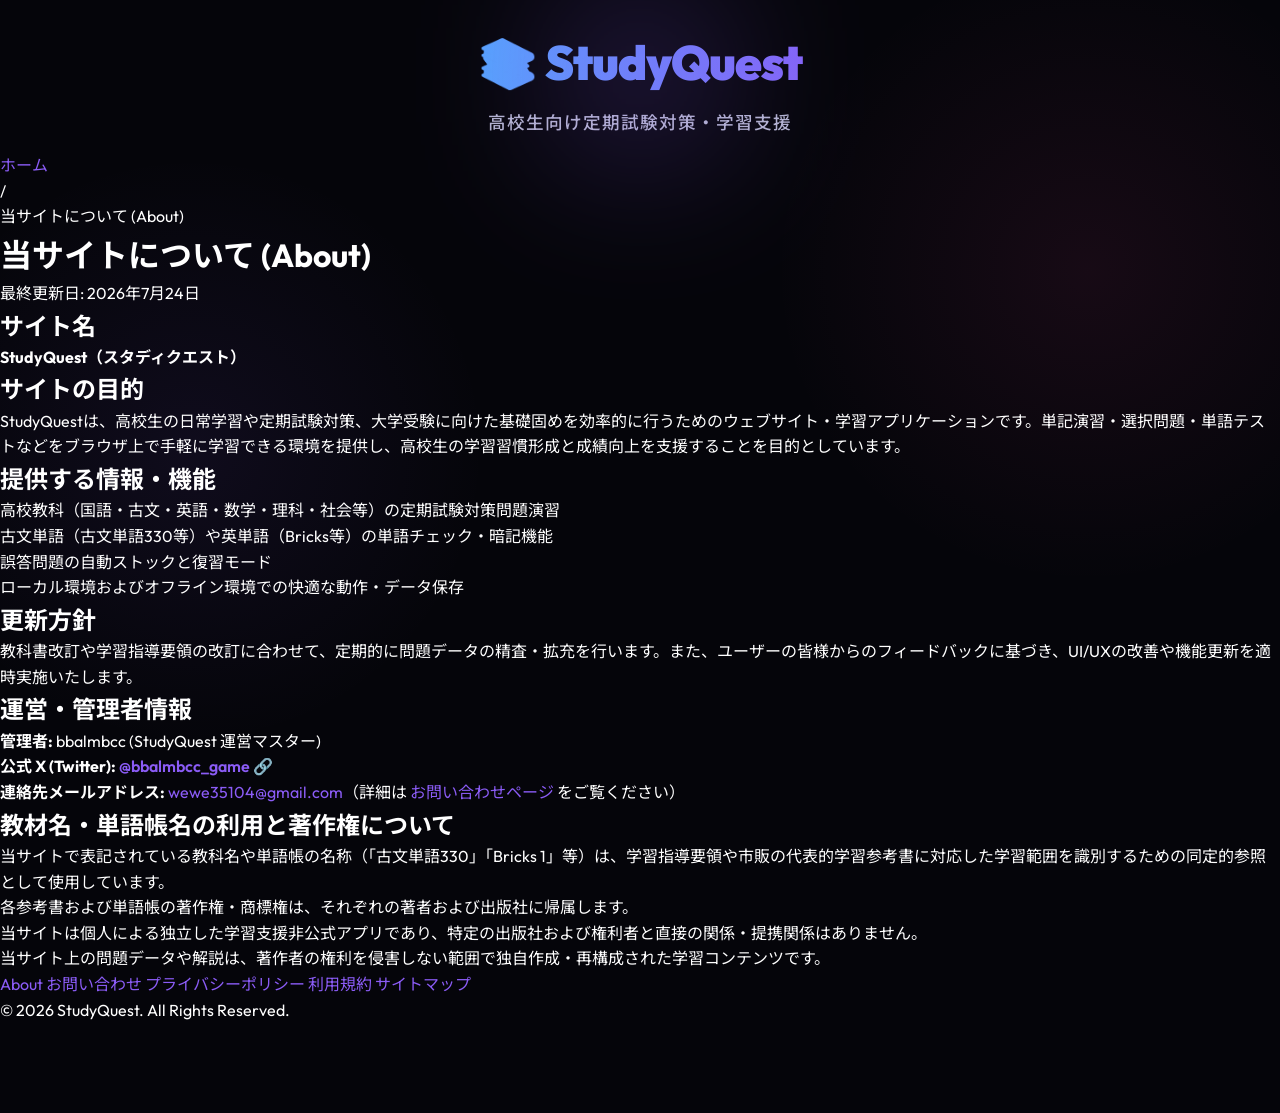
==== about/index.html @ 61f4b8b1 "Add files via upload" ====
<!DOCTYPE html>
<html lang="ja" data-theme="dark">
<head>
<meta charset="UTF-8">
<meta name="viewport" content="width=device-width, initial-scale=1.0, viewport-fit=cover">
<title>当サイトについて (About) | StudyQuest - 高校生向け定期試験対策</title>
<meta name="description" content="StudyQuest（スタディクエスト）のサイト目的、提供情報、運営方針、管理者情報についてのページです。高校生の自学自習と定期試験対策を支援します。">
<link rel="canonical" href="https://example.com/about/">
<meta name="robots" content="index, follow">

<!-- Open Graph / OGP -->
<meta property="og:type" content="website">
<meta property="og:title" content="当サイトについて (About) | StudyQuest">
<meta property="og:description" content="StudyQuestのサイト目的、提供情報、運営方針、管理者情報についてのページです。">
<meta property="og:url" content="https://example.com/about/">
<meta property="og:image" content="https://example.com/images/og-image.png">
<meta property="og:site_name" content="StudyQuest">
<meta property="og:locale" content="ja_JP">

<!-- Twitter Card -->
<meta name="twitter:card" content="summary_large_image">
<meta name="twitter:title" content="当サイトについて (About) | StudyQuest">
<meta name="twitter:description" content="StudyQuestのサイト目的、提供情報、運営方針、管理者情報についてご紹介します。">
<meta name="twitter:image" content="https://example.com/images/og-image.png">

<!-- Favicon & Manifest -->
<link rel="icon" href="../favicon.ico">
<link rel="apple-touch-icon" href="../apple-touch-icon.png">
<link rel="manifest" href="../site.webmanifest">
<link rel="stylesheet" href="../style.css?v=5">

<!-- Structured Data (JSON-LD) -->
<script type="application/ld+json">
{
  "@context": "https://schema.org",
  "@graph": [
    {
      "@type": "WebSite",
      "@id": "https://example.com/#website",
      "url": "https://example.com/",
      "name": "StudyQuest",
      "description": "高校生向け定期試験対策問題・単語学習アプリ",
      "inLanguage": "ja"
    },
    {
      "@type": "Organization",
      "@id": "https://example.com/#organization",
      "name": "StudyQuest 運営チーム",
      "url": "https://example.com/",
      "logo": "https://example.com/apple-touch-icon.png"
    },
    {
      "@type": "BreadcrumbList",
      "@id": "https://example.com/about/#breadcrumb",
      "itemListElement": [
        {
          "@type": "ListItem",
          "position": 1,
          "name": "ホーム",
          "item": "https://example.com/"
        },
        {
          "@type": "ListItem",
          "position": 2,
          "name": "当サイトについて",
          "item": "https://example.com/about/"
        }
      ]
    }
  ]
}
</script>
</head>
<body>
<div class="app-container">
  <!-- Header Navigation -->
  <header class="dashboard-header" style="padding: 24px 0 16px;">
    <h1><a href="../" style="color: inherit; text-decoration: none;">📚 StudyQuest</a></h1>
    <p>高校生向け定期試験対策・学習支援</p>
  </header>

  <!-- Breadcrumb -->
  <nav aria-label="パンくずリスト">
    <ol class="breadcrumb">
      <li><a href="../">ホーム</a></li>
      <li><span class="breadcrumb-separator">/</span></li>
      <li aria-current="page">当サイトについて (About)</li>
    </ol>
  </nav>

  <!-- Main Content -->
  <main class="static-page-container static-content">
    <header class="static-header">
      <h1>当サイトについて (About)</h1>
      <div class="last-updated-badge">最終更新日: <time datetime="2026-07-24">2026年7月24日</time></div>
    </header>

    <section>
      <h2>サイト名</h2>
      <p><strong>StudyQuest（スタディクエスト）</strong></p>
    </section>

    <section>
      <h2>サイトの目的</h2>
      <p>StudyQuestは、高校生の日常学習や定期試験対策、大学受験に向けた基礎固めを効率的に行うためのウェブサイト・学習アプリケーションです。単記演習・選択問題・単語テストなどをブラウザ上で手軽に学習できる環境を提供し、高校生の学習習慣形成と成績向上を支援することを目的としています。</p>
    </section>

    <section>
      <h2>提供する情報・機能</h2>
      <ul>
        <li>高校教科（国語・古文・英語・数学・理科・社会等）の定期試験対策問題演習</li>
        <li>古文単語（古文単語330等）や英単語（Bricks等）の単語チェック・暗記機能</li>
        <li>誤答問題の自動ストックと復習モード</li>
        <li>ローカル環境およびオフライン環境での快適な動作・データ保存</li>
      </ul>
    </section>

    <section>
      <h2>更新方針</h2>
      <p>教科書改訂や学習指導要領の改訂に合わせて、定期的に問題データの精査・拡充を行います。また、ユーザーの皆様からのフィードバックに基づき、UI/UXの改善や機能更新を適時実施いたします。</p>
    </section>

    <section>
      <h2>運営・管理者情報</h2>
      <p><strong>管理者:</strong> bbalmbcc (StudyQuest 運営マスター)</p>
      <p><strong>公式 X (Twitter):</strong> <a href="https://x.com/bbalmbcc_game" target="_blank" rel="noopener noreferrer" style="color:var(--accent); font-weight: 600;">@bbalmbcc_game 🔗</a></p>
      <p><strong>連絡先メールアドレス:</strong> <a href="mailto:wewe35104@gmail.com" style="color:var(--accent);">wewe35104@gmail.com</a>（詳細は <a href="../contact/" style="color:var(--accent);">お問い合わせページ</a> をご覧ください）</p>
    </section>

    <section>
      <h2>教材名・単語帳名の利用と著作権について</h2>
      <p>当サイトで表記されている教科名や単語帳の名称（「古文単語330」「Bricks 1」等）は、学習指導要領や市販の代表的学習参考書に対応した学習範囲を識別するための同定的参照として使用しています。</p>
      <ul>
        <li>各参考書および単語帳の著作権・商標権は、それぞれの著者および出版社に帰属します。</li>
        <li>当サイトは個人による独立した学習支援非公式アプリであり、特定の出版社および権利者と直接の関係・提携関係はありません。</li>
        <li>当サイト上の問題データや解説は、著作者の権利を侵害しない範囲で独自作成・再構成された学習コンテンツです。</li>
      </ul>
    </section>
  </main>

  <!-- Common Footer -->
  <footer class="site-footer">
    <div class="site-footer-inner">
      <nav class="site-footer-nav" aria-label="フッターナビゲーション">
        <a href="../about/">About</a>
        <a href="../contact/">お問い合わせ</a>
        <a href="../privacy/">プライバシーポリシー</a>
        <a href="../terms/">利用規約</a>
        <a href="../sitemap/">サイトマップ</a>
      </nav>
      <div class="site-footer-copyright">
        &copy; 2026 StudyQuest. All Rights Reserved.
      </div>
    </div>
  </footer>
</div>
</body>
</html>
---- style.css ----
/* === FONTS === */
@import url('https://fonts.googleapis.com/css2?family=Outfit:wght@300;400;500;600;700;800&family=Noto+Sans+JP:wght@300;400;500;700;900&display=swap');

/* === THEME VARIABLES === */
:root, [data-theme="dark"] {
  --bg-primary: #05050a;
  --bg-secondary: #0d0d16;
  --bg-card: rgba(20, 20, 35, 0.4);
  --bg-card-hover: rgba(30, 30, 50, 0.6);
  --bg-input: rgba(15, 15, 25, 0.8);
  
  --text-primary: #ffffff;
  --text-secondary: #b4b4d0;
  --text-muted: #6e6e8c;
  
  --border: rgba(255, 255, 255, 0.06);
  --border-hover: rgba(255, 255, 255, 0.15);
  --border-focus: rgba(139, 92, 246, 0.5);
  
  --shadow: 0 8px 32px rgba(0, 0, 0, 0.6);
  --shadow-lg: 0 16px 48px rgba(0, 0, 0, 0.8);
  --shadow-glow: 0 0 20px rgba(139, 92, 246, 0.3);
  
  --glass-bg: rgba(255, 255, 255, 0.03);
  --glass-border: rgba(255, 255, 255, 0.05);
  
  --math: #00f2fe;
  --kokugo: #ff0844;
  --rika: #4facfe;
  --eigo: #f83600;
  --shakai: #43e97b;
  --joho: #38f9d7;
  --katei: #f6d365;
  
  --correct: #00F260;
  --incorrect: #FF0844;
  --warning: #F5A623;
  
  --accent: #8b5cf6;
  --accent-secondary: #ec4899;
  --accent-glow: rgba(139, 92, 246, 0.4);
  
  --nav-bg: rgba(5, 5, 10, 0.85);
  --radius: 20px;
  --radius-sm: 12px;
  --radius-xs: 8px;
  
  --font-main: 'Outfit', 'Noto Sans JP', sans-serif;
}

[data-theme="light"] {
  --bg-primary: #f0f4f8;
  --bg-secondary: #ffffff;
  --bg-card: rgba(255, 255, 255, 0.8);
  --bg-card-hover: rgba(255, 255, 255, 1);
  --bg-input: #f8fafc;
  
  --text-primary: #0f172a;
  --text-secondary: #475569;
  --text-muted: #94a3b8;
  
  --border: rgba(0, 0, 0, 0.08);
  --border-hover: rgba(0, 0, 0, 0.15);
  --border-focus: rgba(139, 92, 246, 0.4);
  
  --shadow: 0 10px 30px rgba(148, 163, 184, 0.2);
  --shadow-lg: 0 20px 40px rgba(148, 163, 184, 0.3);
  --shadow-glow: 0 0 20px rgba(139, 92, 246, 0.2);
  
  --glass-bg: rgba(255, 255, 255, 0.6);
  --glass-border: rgba(255, 255, 255, 0.4);
  
  --nav-bg: rgba(240, 244, 248, 0.9);
  --accent-glow: rgba(139, 92, 246, 0.15);
}

/* === RESET & BASE === */
*, *::before, *::after { box-sizing: border-box; margin: 0; padding: 0; }
html { font-size: 16px; scroll-behavior: smooth; }
body {
  font-family: var(--font-main);
  background: var(--bg-primary);
  background-image: 
    radial-gradient(circle at 15% 50%, rgba(139, 92, 246, 0.08), transparent 25%),
    radial-gradient(circle at 85% 30%, rgba(236, 72, 153, 0.08), transparent 25%);
  background-attachment: fixed;
  color: var(--text-primary);
  min-height: 100vh;
  overflow-x: hidden;
  transition: background 0.5s ease, color 0.5s ease;
  line-height: 1.6;
  -webkit-font-smoothing: antialiased;
}
a { color: var(--accent); text-decoration: none; transition: 0.3s; }
a:hover { filter: brightness(1.2); }
button { cursor: pointer; border: none; background: none; font-family: inherit; font-size: inherit; color: inherit; }
input, textarea, select { font-family: inherit; font-size: inherit; }
img { max-width: 100%; }

/* === LAYOUT === */
.app-container { display: flex; flex-direction: column; min-height: 100vh; padding-bottom: 90px; }
.main-content { flex: 1; max-width: 1000px; width: 100%; margin: 0 auto; padding: 32px 24px; }
.screen { display: none; animation: scaleIn 0.4s cubic-bezier(0.16, 1, 0.3, 1); }
.screen.active { display: block; }

/* === NAV === */
.bottom-nav {
  position: fixed; bottom: 0; left: 0; right: 0;
  background: var(--nav-bg);
  backdrop-filter: blur(24px); -webkit-backdrop-filter: blur(24px);
  border-top: 1px solid var(--border);
  display: flex; justify-content: space-around;
  padding: 12px 0 calc(12px + env(safe-area-inset-bottom, 0px));
  z-index: 100;
  box-shadow: 0 -10px 40px rgba(0,0,0,0.2);
}
.nav-item {
  display: flex; flex-direction: column; align-items: center; padding: 8px 16px;
  border-radius: var(--radius-sm); transition: all 0.3s cubic-bezier(0.34, 1.56, 0.64, 1);
  color: var(--text-muted); gap: 6px; min-width: 70px; position: relative;
}
.nav-item:hover { color: var(--text-primary); transform: translateY(-3px); }
.nav-item.active { color: var(--text-primary); background: var(--glass-bg); box-shadow: 0 4px 12px rgba(0,0,0,0.1); }
.nav-item.active::before {
  content: ''; position: absolute; top: -12px; left: 50%; transform: translateX(-50%);
  width: 24px; height: 4px; background: linear-gradient(90deg, var(--accent), var(--accent-secondary));
  border-radius: 4px; box-shadow: 0 0 10px var(--accent-glow);
}
.nav-item svg { width: 24px; height: 24px; transition: transform 0.3s; }
.nav-item.active svg { transform: scale(1.15); stroke: url(#nav-gradient); }
.nav-label { font-size: 11px; font-weight: 600; letter-spacing: 0.5px; }

/* === GLASS CARD === */
.card {
  background: var(--glass-bg);
  backdrop-filter: blur(20px); -webkit-backdrop-filter: blur(20px);
  border: 1px solid var(--glass-border);
  border-radius: var(--radius); padding: 28px;
  transition: all 0.4s cubic-bezier(0.16, 1, 0.3, 1);
  box-shadow: var(--shadow);
  position: relative; overflow: hidden;
}
.card::before {
  content: ''; position: absolute; top: 0; left: 0; width: 100%; height: 100%;
  background: linear-gradient(125deg, rgba(255,255,255,0.05) 0%, rgba(255,255,255,0) 100%);
  pointer-events: none; opacity: 0; transition: opacity 0.4s;
}
.card:hover {
  background: var(--bg-card-hover); border-color: var(--border-hover);
  transform: translateY(-6px) scale(1.01); box-shadow: var(--shadow-lg), var(--shadow-glow);
}
.card:hover::before { opacity: 1; }
.card-grid { display: grid; grid-template-columns: repeat(auto-fill, minmax(280px, 1fr)); gap: 20px; }

/* === BUTTONS === */
.btn {
  display: inline-flex; align-items: center; justify-content: center; gap: 8px;
  padding: 14px 32px; border-radius: var(--radius-sm); font-weight: 700; font-size: 1rem;
  letter-spacing: 0.5px; transition: all 0.3s cubic-bezier(0.34, 1.56, 0.64, 1);
  position: relative; overflow: hidden;
}
.btn::after {
  content: ''; position: absolute; top: 0; left: -100%; width: 50%; height: 100%;
  background: linear-gradient(90deg, transparent, rgba(255,255,255,0.2), transparent);
  transition: 0.5s;
}
.btn:hover::after { left: 150%; }
.btn-primary {
  background: linear-gradient(135deg, var(--accent), var(--accent-secondary));
  color: #fff; box-shadow: 0 8px 24px var(--accent-glow); border: none;
}
.btn-primary:hover {
  transform: translateY(-3px) scale(1.02); box-shadow: 0 12px 32px var(--accent-glow);
  filter: brightness(1.1);
}
.btn-primary:active { transform: translateY(1px); box-shadow: 0 4px 12px var(--accent-glow); }
.btn-secondary {
  background: var(--glass-bg); border: 1px solid var(--border);
  color: var(--text-primary); backdrop-filter: blur(10px);
}
.btn-secondary:hover { background: var(--bg-card-hover); border-color: var(--border-hover); transform: translateY(-3px); box-shadow: var(--shadow); }
.btn-danger { background: linear-gradient(135deg, #ff0844, #ffb199); color: #fff; box-shadow: 0 8px 24px rgba(255,8,68,0.3); }
.btn-danger:hover { transform: translateY(-3px); box-shadow: 0 12px 32px rgba(255,8,68,0.4); }
.btn-success { background: linear-gradient(135deg, #0ba360, #3cba92); color: #fff; box-shadow: 0 8px 24px rgba(11,163,96,0.3); }
.btn-success:hover { transform: translateY(-3px); box-shadow: 0 12px 32px rgba(11,163,96,0.4); }
.btn-sm { padding: 10px 20px; font-size: 0.9rem; border-radius: var(--radius-xs); }
.btn-block { width: 100%; }
.btn-group { display: flex; gap: 12px; flex-wrap: wrap; }

/* === FILTER BUTTONS (問題タイプ・難易度) === */
.filter-btn-group { display: flex; gap: 10px; flex-wrap: wrap; }
.filter-btn-group .btn {
  position: relative; padding: 12px 24px; font-size: 0.9rem; border-radius: 30px;
  background: var(--glass-bg); border: 2px solid var(--border); color: var(--text-secondary);
  font-weight: 600; letter-spacing: 0.3px;
  overflow: visible !important;
  transition: all 0.3s cubic-bezier(0.34, 1.56, 0.64, 1);
}
.filter-btn-group .btn::after { display: none !important; }
.filter-btn-group .btn:hover {
  border-color: var(--border-hover); color: var(--text-primary);
  transform: translateY(-2px); box-shadow: 0 4px 12px rgba(0,0,0,0.15);
}
.filter-btn-group .btn.active {
  background: linear-gradient(135deg, var(--accent), var(--accent-secondary));
  color: #fff; border-color: transparent;
  box-shadow: 0 6px 20px var(--accent-glow);
  transform: translateY(-2px);
}
.filter-btn-group .btn.active::before {
  content: '✓'; position: absolute; top: -8px; right: -6px;
  width: 22px; height: 22px; border-radius: 50%;
  background: var(--correct); color: #fff; font-size: 12px; font-weight: 800;
  display: flex; align-items: center; justify-content: center;
  box-shadow: 0 2px 8px rgba(0,242,96,0.5);
  z-index: 10; line-height: 1;
  animation: popIn 0.3s cubic-bezier(0.34, 1.56, 0.64, 1);
}
.filter-summary {
  display: flex; gap: 12px; flex-wrap: wrap; margin-top: 16px; padding: 14px 18px;
  background: rgba(139, 92, 246, 0.08); border: 1px solid rgba(139, 92, 246, 0.2);
  border-radius: var(--radius-sm); font-size: 0.9rem;
}
.filter-summary-item {
  display: flex; align-items: center; gap: 6px; color: var(--text-secondary); font-weight: 500;
}
.filter-summary-value {
  color: #fff; font-weight: 700; padding: 2px 10px;
  background: linear-gradient(135deg, var(--accent), var(--accent-secondary));
  border-radius: 12px; font-size: 0.8rem;
}

/* === INPUTS === */
.input, .textarea, .select {
  width: 100%; padding: 16px 20px; background: var(--bg-input);
  border: 1px solid var(--border); border-radius: var(--radius-sm); color: var(--text-primary);
  transition: all 0.3s; outline: none; font-size: 1rem;
  box-shadow: inset 0 2px 8px rgba(0,0,0,0.1);
}
.input:focus, .textarea:focus, .select:focus {
  border-color: var(--accent); background: var(--bg-secondary);
  box-shadow: 0 0 0 4px var(--accent-glow), inset 0 2px 8px rgba(0,0,0,0.1);
}
.textarea { min-height: 140px; resize: vertical; line-height: 1.6; }
.form-group { margin-bottom: 20px; }
.form-label { display: block; margin-bottom: 8px; font-weight: 600; font-size: 0.95rem; color: var(--text-secondary); letter-spacing: 0.5px; }

/* === SUBJECT CARD === */
.subject-card { cursor: pointer; position: relative; overflow: hidden; padding: 24px; display: flex; flex-direction: column; height: 100%; }
.subject-card::before {
  content: ''; position: absolute; top: 0; left: 0; right: 0; height: 5px;
  background: var(--subject-color, var(--accent)); transition: height 0.3s;
}
.subject-card:hover::before { height: 100%; opacity: 0.05; }
.subject-card .subject-icon {
  width: 56px; height: 56px; border-radius: 16px; display: flex;
  align-items: center; justify-content: center; font-size: 1.8rem;
  background: linear-gradient(135deg, var(--subject-color, var(--accent)), transparent);
  box-shadow: 0 8px 16px rgba(0,0,0,0.2); margin-bottom: 16px; transition: transform 0.3s cubic-bezier(0.34, 1.56, 0.64, 1);
}
.subject-card:hover .subject-icon { transform: scale(1.1) rotate(-5deg); }
.subject-card .subject-name { font-size: 1.25rem; font-weight: 800; letter-spacing: 0.5px; }
.subject-card .subject-meta { font-size: 0.85rem; color: var(--text-muted); margin-top: 6px; flex-grow: 1; }
.subject-card .subject-stats {
  margin-top: 20px; display: flex; gap: 16px; font-size: 0.85rem; color: var(--text-secondary);
  background: rgba(0,0,0,0.2); padding: 8px 12px; border-radius: 8px;
}
.subject-card .subject-stats span { display: flex; align-items: center; gap: 4px; font-weight: 600; }

/* === CATEGORY FILTER === */
.category-filter { display: flex; gap: 10px; flex-wrap: wrap; margin-bottom: 24px; padding: 4px 0; }
.category-btn {
  padding: 10px 22px; border-radius: 30px; font-size: 0.9rem; font-weight: 600; letter-spacing: 0.5px;
  background: var(--glass-bg); border: 1px solid var(--border); color: var(--text-secondary);
  transition: all 0.3s cubic-bezier(0.16, 1, 0.3, 1);
}
.category-btn:hover { color: var(--text-primary); transform: translateY(-2px); border-color: var(--border-hover); box-shadow: 0 4px 12px rgba(0,0,0,0.1); }
.category-btn.active {
  background: linear-gradient(135deg, var(--accent), var(--accent-secondary));
  color: #fff; border-color: transparent; box-shadow: 0 6px 20px var(--accent-glow);
}

/* === QUIZ === */
.quiz-header { display: flex; justify-content: space-between; align-items: center; margin-bottom: 24px; }
.quiz-header span { letter-spacing: 0.5px; }
.quiz-progress { width: 100%; height: 8px; background: rgba(0,0,0,0.3); border-radius: 4px; overflow: hidden; margin: 16px 0; box-shadow: inset 0 1px 3px rgba(0,0,0,0.2); }
.quiz-progress-fill {
  height: 100%; background: linear-gradient(90deg, #00f2fe, #4facfe, var(--accent), var(--accent-secondary));
  background-size: 300% 100%; animation: gradientMove 3s ease infinite;
  border-radius: 4px; transition: width 0.6s cubic-bezier(0.34, 1.56, 0.64, 1);
  box-shadow: 0 0 10px var(--accent-glow);
}
.quiz-question-card { text-align: center; padding: 48px 32px; position: relative; }
.quiz-question-card::after {
  content: ''; position: absolute; inset: 0; border-radius: var(--radius);
  padding: 2px; background: linear-gradient(135deg, rgba(255,255,255,0.1), rgba(255,255,255,0));
  -webkit-mask: linear-gradient(#fff 0 0) content-box, linear-gradient(#fff 0 0);
  -webkit-mask-composite: xor; mask-composite: exclude; pointer-events: none;
}
.quiz-question-card .question-type {
  display: inline-block; padding: 6px 18px; border-radius: 20px; font-size: 0.8rem; font-weight: 700; letter-spacing: 1px;
  margin-bottom: 24px; background: linear-gradient(135deg, rgba(139,92,246,0.15), rgba(236,72,153,0.15));
  color: #fff; border: 1px solid rgba(255,255,255,0.1); box-shadow: 0 4px 10px rgba(0,0,0,0.1); text-transform: uppercase;
}
.quiz-question-card .question-text { font-size: 1.5rem; font-weight: 700; line-height: 1.6; margin-bottom: 40px; letter-spacing: 0.5px; }

.choices-list { display: flex; flex-direction: column; gap: 14px; max-width: 600px; margin: 0 auto; }
.choice-btn {
  padding: 18px 24px; background: var(--bg-input); border: 2px solid var(--border);
  border-radius: var(--radius-sm); text-align: left; font-size: 1.05rem; font-weight: 500;
  transition: all 0.25s cubic-bezier(0.16, 1, 0.3, 1); color: var(--text-primary);
  display: flex; align-items: center; position: relative; overflow: hidden;
}
.choice-btn::before {
  content: ''; position: absolute; left: 0; top: 0; bottom: 0; width: 0;
  background: var(--accent); transition: width 0.3s; opacity: 0.1;
}
.choice-btn:hover { border-color: rgba(139,92,246,0.6); transform: translateX(6px); box-shadow: -4px 4px 12px rgba(0,0,0,0.1); }
.choice-btn:hover::before { width: 100%; }
.choice-btn.selected { border-color: var(--accent); background: var(--accent-glow); font-weight: 700; transform: translateX(8px); }
.choice-btn.correct { border-color: var(--correct); background: rgba(0,242,96,0.1); color: #00e676; box-shadow: 0 0 20px rgba(0,242,96,0.2); transform: scale(1.02); }
.choice-btn.incorrect { border-color: var(--incorrect); background: rgba(255,8,68,0.1); color: #ff5252; box-shadow: 0 0 20px rgba(255,8,68,0.2); animation: shake 0.5s; }
.answer-input { max-width: 500px; margin: 0 auto; font-size: 1.2rem; padding: 20px; text-align: center; }

.tf-buttons { display: flex; gap: 30px; justify-content: center; }
.tf-btn {
  width: 140px; height: 140px; border-radius: 50%; font-size: 3.5rem; font-weight: 800;
  border: 4px solid var(--border); transition: all 0.3s cubic-bezier(0.34, 1.56, 0.64, 1);
  display: flex; align-items: center; justify-content: center; background: var(--bg-input);
  box-shadow: 0 8px 24px rgba(0,0,0,0.2);
}
.tf-btn:hover { transform: scale(1.1) translateY(-5px); border-color: var(--accent); box-shadow: 0 15px 30px rgba(139,92,246,0.3); }
.tf-btn.selected-o { border-color: var(--correct); background: rgba(0,242,96,0.1); color: var(--correct); box-shadow: 0 0 30px rgba(0,242,96,0.3); }
.tf-btn.selected-x { border-color: var(--incorrect); background: rgba(255,8,68,0.1); color: var(--incorrect); box-shadow: 0 0 30px rgba(255,8,68,0.3); }
.tf-btn.correct { border-color: var(--correct); background: rgba(0,242,96,0.2); color: var(--correct); transform: scale(1.15); box-shadow: 0 0 40px rgba(0,242,96,0.4); }
.tf-btn.incorrect { border-color: var(--incorrect); background: rgba(255,8,68,0.2); color: var(--incorrect); animation: shake 0.5s; }

.explanation-box {
  margin-top: 32px; padding: 24px; background: rgba(0,0,0,0.3); border-radius: var(--radius-sm);
  border-left: 5px solid var(--accent); text-align: left; font-size: 1rem; line-height: 1.8;
  position: relative; overflow: hidden; animation: slideUp 0.4s ease;
}
.explanation-box::before { content: '解説'; display: block; font-size: 0.8rem; font-weight: 700; color: var(--accent); margin-bottom: 8px; letter-spacing: 1px; }

/* === RESULTS === */
.result-score-circle {
  width: 220px; height: 220px; border-radius: 50%; margin: 32px auto;
  display: flex; flex-direction: column; align-items: center; justify-content: center;
  background: conic-gradient(var(--accent) calc(var(--score) * 3.6deg), var(--bg-input) 0);
  position: relative; box-shadow: 0 0 40px var(--accent-glow), inset 0 0 20px rgba(0,0,0,0.5);
  animation: popIn 0.8s cubic-bezier(0.34, 1.56, 0.64, 1);
}
.result-score-circle::before { content: ''; position: absolute; inset: 12px; border-radius: 50%; background: var(--bg-primary); box-shadow: inset 0 4px 10px rgba(0,0,0,0.4); }
.result-score-circle::after { content: ''; position: absolute; inset: -5px; border-radius: 50%; border: 2px dashed rgba(255,255,255,0.1); animation: rotate 20s linear infinite; }
.result-score-inner { position: relative; text-align: center; }
.result-score-value {
  font-size: 4rem; font-weight: 900; background: linear-gradient(135deg, #00f2fe, #4facfe, var(--accent));
  -webkit-background-clip: text; -webkit-text-fill-color: transparent; background-clip: text;
  line-height: 1; margin-bottom: 4px; font-family: 'Outfit', sans-serif;
}
.result-score-label { font-size: 1rem; color: var(--text-muted); font-weight: 600; letter-spacing: 2px; }

.result-stats { display: grid; grid-template-columns: repeat(3, 1fr); gap: 16px; margin: 32px 0; }
.result-stat { text-align: center; padding: 24px 16px; background: var(--bg-card); border-radius: var(--radius-sm); border: 1px solid var(--border); box-shadow: var(--shadow); transition: transform 0.3s; }
.result-stat:hover { transform: translateY(-5px); }
.result-stat .stat-value { font-size: 2.2rem; font-weight: 800; font-family: 'Outfit', sans-serif; }
.result-stat .stat-label { font-size: 0.85rem; color: var(--text-muted); margin-top: 8px; font-weight: 600; letter-spacing: 1px; }

.result-review-item {
  padding: 20px; background: var(--bg-card); border-radius: var(--radius-sm); margin: 12px 0;
  border-left: 5px solid var(--border); box-shadow: 0 4px 12px rgba(0,0,0,0.1); transition: transform 0.2s;
}
.result-review-item:hover { transform: translateX(4px); background: var(--bg-card-hover); }
.result-review-item.was-correct { border-left-color: var(--correct); background: linear-gradient(90deg, rgba(0,242,96,0.05), transparent); }
.result-review-item.was-incorrect { border-left-color: var(--incorrect); background: linear-gradient(90deg, rgba(255,8,68,0.05), transparent); }

/* === QUESTION LIST & VOCAB === */
.qlist-item {
  padding: 16px 20px; background: var(--bg-input); border-radius: var(--radius-sm); margin-bottom: 12px;
  border-left: 4px solid var(--accent); display: flex; flex-direction: column; gap: 10px; box-shadow: 0 2px 8px rgba(0,0,0,0.1);
}
.qlist-item-header { display: flex; justify-content: space-between; align-items: center; }
.qlist-type-badge { padding: 4px 10px; border-radius: 12px; font-size: 0.75rem; font-weight: 700; background: var(--accent-glow); color: var(--accent); letter-spacing: 0.5px; }
.qlist-question { font-weight: 600; font-size: 1.05rem; line-height: 1.5; }
.qlist-answer { font-size: 0.95rem; color: var(--text-primary); background: rgba(0,0,0,0.2); padding: 10px 14px; border-radius: 8px; border: 1px solid var(--border); font-weight: 500; }

.vocab-unit-section { margin-bottom: 32px; background: var(--bg-card); padding: 20px; border-radius: var(--radius-sm); box-shadow: var(--shadow); border: 1px solid var(--border); }
.vocab-unit-title { font-size: 1.2rem; font-weight: 700; padding-bottom: 12px; margin-bottom: 16px; border-bottom: 2px solid var(--border); display: flex; align-items: center; gap: 8px; }
.vocab-unit-title::before { content: ''; display: inline-block; width: 12px; height: 12px; border-radius: 50%; background: var(--accent); box-shadow: 0 0 10px var(--accent-glow); }
.vocab-table { border-radius: 8px; overflow: hidden; border: 1px solid var(--border); background: var(--bg-input); }
.vocab-table-header { display: grid; grid-template-columns: 1fr 1fr; padding: 14px 20px; background: rgba(255,255,255,0.05); color: var(--text-secondary); font-weight: 700; font-size: 0.9rem; letter-spacing: 1px; text-transform: uppercase; border-bottom: 1px solid var(--border); }
.vocab-row { display: grid; grid-template-columns: 1fr 1fr; padding: 14px 20px; border-bottom: 1px solid rgba(255,255,255,0.03); transition: background 0.2s, transform 0.2s; }
.vocab-row:last-child { border-bottom: none; }
.vocab-row:hover { background: rgba(255,255,255,0.03); transform: scale(1.01); border-left: 3px solid var(--accent); padding-left: 17px; }
.vocab-word { font-weight: 700; font-size: 1.05rem; color: var(--text-primary); font-family: 'Outfit', sans-serif; }
.vocab-meaning { font-size: 0.95rem; color: var(--text-secondary); font-weight: 500; }

/* === HOME DASHBOARD === */
.dashboard-header { text-align: center; padding: 48px 0 40px; position: relative; }
.dashboard-header::before { content: ''; position: absolute; top: 0; left: 50%; transform: translateX(-50%); width: 150px; height: 150px; background: var(--accent); filter: blur(80px); opacity: 0.3; pointer-events: none; }
.dashboard-header h1 { font-size: 3rem; font-weight: 900; background: linear-gradient(to right, #00f2fe, #4facfe, var(--accent), var(--accent-secondary)); -webkit-background-clip: text; -webkit-text-fill-color: transparent; background-clip: text; letter-spacing: -1px; margin-bottom: 8px; font-family: 'Outfit', sans-serif; }
.dashboard-header p { color: var(--text-secondary); font-size: 1.1rem; font-weight: 500; letter-spacing: 1px; }

.stats-row { display: grid; grid-template-columns: repeat(auto-fit, minmax(160px, 1fr)); gap: 16px; margin: 32px 0; }
.stat-card { padding: 24px 16px; position: relative; overflow: hidden; }
.stat-card::after { content: ''; position: absolute; right: -20px; bottom: -20px; font-size: 6rem; opacity: 0.03; transition: transform 0.3s; }
.stat-card:hover::after { transform: scale(1.1) rotate(-10deg); }
.stat-card:nth-child(1)::after { content: '📝'; }
.stat-card:nth-child(2)::after { content: '✅'; }
.stat-card:nth-child(3)::after { content: '📊'; }
.stat-card:nth-child(4)::after { content: '🔥'; }
.stat-card .stat-icon { font-size: 2rem; margin-bottom: 12px; filter: drop-shadow(0 4px 6px rgba(0,0,0,0.2)); }
.stat-card .stat-number { font-size: 2.5rem; font-weight: 800; color: var(--text-primary); font-family: 'Outfit', sans-serif; line-height: 1; margin-bottom: 4px; }
.stat-card .stat-desc { font-size: 0.85rem; color: var(--text-secondary); font-weight: 600; letter-spacing: 1px; text-transform: uppercase; }

.recent-activity { margin-top: 40px; }
.recent-activity h2 { font-size: 1.4rem; font-weight: 800; margin-bottom: 20px; letter-spacing: 0.5px; display: flex; align-items: center; gap: 10px; }
.activity-item { display: flex; align-items: center; gap: 16px; padding: 16px; border-bottom: 1px solid var(--border); font-size: 0.95rem; font-weight: 500; transition: background 0.2s; border-radius: 8px; }
.activity-item:hover { background: rgba(255,255,255,0.03); transform: translateX(4px); }
.activity-dot { width: 10px; height: 10px; border-radius: 50%; flex-shrink: 0; box-shadow: 0 0 10px currentColor; }
.quick-actions { display: grid; grid-template-columns: repeat(auto-fit, minmax(220px, 1fr)); gap: 16px; margin-top: 32px; }

/* === SETTINGS === */
.settings-section { margin-bottom: 32px; }
.settings-section h2 { font-size: 1.25rem; font-weight: 700; margin-bottom: 20px; padding-bottom: 12px; border-bottom: 2px solid var(--border); letter-spacing: 0.5px; }
.setting-row { display: flex; justify-content: space-between; align-items: center; padding: 16px 0; border-bottom: 1px solid rgba(255,255,255,0.03); }
.setting-info { flex: 1; }
.setting-name { font-weight: 600; font-size: 1.05rem; }
.setting-desc { font-size: 0.85rem; color: var(--text-muted); margin-top: 4px; }
.toggle { width: 56px; height: 32px; border-radius: 16px; background: rgba(255,255,255,0.1); position: relative; cursor: pointer; transition: background 0.3s, box-shadow 0.3s; flex-shrink: 0; box-shadow: inset 0 2px 4px rgba(0,0,0,0.2); }
.toggle.active { background: var(--accent); box-shadow: 0 0 15px var(--accent-glow), inset 0 2px 4px rgba(0,0,0,0.2); }
.toggle::after { content: ''; position: absolute; top: 4px; left: 4px; width: 24px; height: 24px; border-radius: 50%; background: #fff; transition: transform 0.3s cubic-bezier(0.34, 1.56, 0.64, 1); box-shadow: 0 2px 5px rgba(0,0,0,0.3); }
.toggle.active::after { transform: translateX(24px); }

/* === MODAL === */
.modal { position: fixed; inset: 0; background: rgba(0,0,0,0.7); backdrop-filter: blur(8px); -webkit-backdrop-filter: blur(8px); display: flex; align-items: center; justify-content: center; z-index: 200; opacity: 0; pointer-events: none; transition: opacity 0.4s; }
.modal.active { opacity: 1; pointer-events: auto; }
.modal-content { background: var(--bg-secondary); border: 1px solid var(--border); border-radius: 24px; padding: 40px; max-width: 600px; width: 92%; max-height: 85vh; overflow-y: auto; transform: translateY(20px) scale(0.95); transition: transform 0.4s cubic-bezier(0.34, 1.56, 0.64, 1); box-shadow: 0 24px 48px rgba(0,0,0,0.5), 0 0 40px rgba(255,255,255,0.02) inset; }
.modal.active .modal-content { transform: translateY(0) scale(1); }
.modal-header { display: flex; justify-content: space-between; align-items: center; margin-bottom: 24px; }
.modal-header h2 { font-size: 1.5rem; font-weight: 800; letter-spacing: 0.5px; }
.modal-close { width: 40px; height: 40px; border-radius: 50%; display: flex; align-items: center; justify-content: center; font-size: 1.2rem; color: var(--text-muted); transition: all 0.2s; background: rgba(255,255,255,0.05); }
.modal-close:hover { background: rgba(255,8,68,0.2); color: #ff5252; }

/* === TOAST === */
#toast-container { position: fixed; top: 24px; right: 24px; z-index: 300; display: flex; flex-direction: column; gap: 12px; }
.toast { padding: 16px 24px; border-radius: var(--radius-sm); display: flex; align-items: center; gap: 12px; color: #fff; font-size: 0.95rem; font-weight: 600; transform: translateX(120%); transition: transform 0.4s cubic-bezier(0.34, 1.56, 0.64, 1); box-shadow: 0 10px 30px rgba(0,0,0,0.3); min-width: 280px; letter-spacing: 0.5px; }
.toast.show { transform: translateX(0); }
.toast.hide { transform: translateX(120%); }

/* === ANIMATIONS === */
@keyframes scaleIn { from { opacity: 0; transform: scale(0.98); } to { opacity: 1; transform: scale(1); } }
@keyframes slideUp { from { opacity: 0; transform: translateY(20px); } to { opacity: 1; transform: translateY(0); } }
@keyframes popIn { 0% { opacity: 0; transform: scale(0.8); } 70% { transform: scale(1.05); } 100% { opacity: 1; transform: scale(1); } }
@keyframes rotate { from { transform: rotate(0deg); } to { transform: rotate(360deg); } }
@keyframes shake { 0%, 100% { transform: translateX(0); } 20%, 60% { transform: translateX(-5px); } 40%, 80% { transform: translateX(5px); } }
@keyframes gradientMove { 0% { background-position: 0% 50%; } 50% { background-position: 100% 50%; } 100% { background-position: 0% 50%; } }

.stagger > * { opacity: 0; animation: slideUp 0.5s cubic-bezier(0.34, 1.56, 0.64, 1) forwards; }
.stagger > *:nth-child(1) { animation-delay: 0.05s; }
.stagger > *:nth-child(2) { animation-delay: 0.1s; }
.stagger > *:nth-child(3) { animation-delay: 0.15s; }
.stagger > *:nth-child(4) { animation-delay: 0.2s; }
.stagger > *:nth-child(5) { animation-delay: 0.25s; }
.stagger > *:nth-child(6) { animation-delay: 0.3s; }
.stagger > *:nth-child(n+7) { animation-delay: 0.35s; }

/* === RESPONSIVE === */
@media (max-width: 768px) {
  .main-content { padding: 20px 16px; }
  .dashboard-header h1 { font-size: 2.2rem; }
  .result-stats { grid-template-columns: repeat(3, 1fr); gap: 10px; }
  .result-stat .stat-value { font-size: 1.6rem; }
  .quiz-question-card { padding: 32px 20px; }
  .quiz-question-card .question-text { font-size: 1.25rem; }
  .tf-btn { width: 100px; height: 100px; font-size: 2.5rem; }
  .modal-content { padding: 24px; }
  .btn { padding: 12px 24px; }
}

@media (max-width: 480px) {
  .stats-row { grid-template-columns: 1fr 1fr; }
  .btn-group { flex-direction: column; }
  .tf-buttons { gap: 16px; }
  .vocab-table-header, .vocab-row { grid-template-columns: 1fr; gap: 4px; padding: 12px 16px; }
  .vocab-table-header { display: none; }
  .vocab-meaning { color: var(--text-muted); font-size: 0.85rem; }
}

/* === SCROLLBAR === */
::-webkit-scrollbar { width: 8px; }
::-webkit-scrollbar-track { background: var(--bg-primary); }
::-webkit-scrollbar-thumb { background: rgba(255,255,255,0.1); border-radius: 4px; }
::-webkit-scrollbar-thumb:hover { background: rgba(255,255,255,0.2); }
[data-theme="light"] ::-webkit-scrollbar-track { background: var(--bg-primary); }
[data-theme="light"] ::-webkit-scrollbar-thumb { background: rgba(0,0,0,0.1); }
[data-theme="light"] ::-webkit-scrollbar-thumb:hover { background: rgba(0,0,0,0.2); }

/* === FILE DROP ZONE === */
.file-drop-zone {
  border: 2px dashed var(--border); border-radius: var(--radius-sm);
  padding: 40px 24px; text-align: center; cursor: pointer;
  transition: all 0.3s cubic-bezier(0.16, 1, 0.3, 1);
  background: var(--glass-bg); position: relative; overflow: hidden;
}
.file-drop-zone::before {
  content: ''; position: absolute; inset: 0;
  background: linear-gradient(135deg, rgba(139,92,246,0.05), rgba(236,72,153,0.05));
  opacity: 0; transition: opacity 0.3s;
}
.file-drop-zone:hover, .file-drop-zone.drag-over {
  border-color: var(--accent); background: rgba(139,92,246,0.05);
  transform: translateY(-2px); box-shadow: 0 8px 24px var(--accent-glow);
}
.file-drop-zone:hover::before, .file-drop-zone.drag-over::before { opacity: 1; }
.file-drop-zone .drop-icon {
  font-size: 3rem; margin-bottom: 12px; display: block;
  filter: drop-shadow(0 4px 8px rgba(0,0,0,0.2));
}
.file-drop-zone .drop-text {
  font-size: 1.05rem; font-weight: 600; color: var(--text-primary);
  margin-bottom: 6px; position: relative;
}
.file-drop-zone .drop-hint {
  font-size: 0.85rem; color: var(--text-muted); position: relative;
}
.file-drop-zone .drop-hint strong { color: var(--accent); }
.attached-files {
  margin-top: 16px; display: flex; flex-direction: column; gap: 8px;
}
.attached-file {
  display: flex; align-items: center; gap: 12px;
  padding: 12px 16px; background: var(--bg-input);
  border: 1px solid var(--border); border-radius: var(--radius-xs);
  font-size: 0.9rem; animation: slideUp 0.3s ease;
}
.attached-file .file-icon { font-size: 1.5rem; flex-shrink: 0; }
.attached-file .file-info { flex: 1; overflow: hidden; }
.attached-file .file-name {
  font-weight: 600; color: var(--text-primary);
  white-space: nowrap; overflow: hidden; text-overflow: ellipsis;
}
.attached-file .file-size { font-size: 0.8rem; color: var(--text-muted); }
.attached-file .file-remove {
  width: 28px; height: 28px; border-radius: 50%; display: flex;
  align-items: center; justify-content: center;
  color: var(--text-muted); font-size: 1rem;
  transition: all 0.2s; cursor: pointer; flex-shrink: 0;
  background: rgba(255,255,255,0.05);
}
.attached-file .file-remove:hover {
  background: rgba(255,8,68,0.2); color: #ff5252;
}
.attached-file.processing {
  border-left: 3px solid var(--accent);
  animation: pulse 1.5s ease-in-out infinite;
}
@keyframes pulse {
  0%, 100% { opacity: 1; }
  50% { opacity: 0.65; }
}
.gen-mode-tabs {
  display: flex; gap: 0; margin-bottom: 20px;
  background: var(--bg-input); border-radius: var(--radius-sm);
  padding: 4px; border: 1px solid var(--border);
}
.gen-mode-tab {
  flex: 1; padding: 12px 16px; font-size: 0.9rem; font-weight: 600;
  border-radius: calc(var(--radius-sm) - 2px); text-align: center;
  color: var(--text-muted); transition: all 0.3s; letter-spacing: 0.3px;
}
.gen-mode-tab:hover { color: var(--text-primary); }
.gen-mode-tab.active {
  background: linear-gradient(135deg, var(--accent), var(--accent-secondary));
  color: #fff; box-shadow: 0 4px 12px var(--accent-glow);
}
.gen-mode-content { display: none; animation: slideUp 0.3s ease; }
.gen-mode-content.active { display: block; }
.gen-processing {
  text-align: center; padding: 32px; animation: slideUp 0.3s ease;
}
.gen-processing .spinner {
  width: 48px; height: 48px; border: 4px solid var(--border);
  border-top-color: var(--accent); border-radius: 50%;
  animation: rotate 0.8s linear infinite; margin: 0 auto 16px;
}
.gen-processing .processing-text {
  font-size: 1rem; font-weight: 600; color: var(--text-secondary);
}

/* === UTILITIES === */
.hidden { display: none !important; }
.text-center { text-align: center; }
.text-muted { color: var(--text-muted); }
.mt-8 { margin-top: 8px; } .mt-16 { margin-top: 16px; } .mt-24 { margin-top: 24px; }
.mb-8 { margin-bottom: 8px; } .mb-16 { margin-bottom: 16px; } .mb-24 { margin-bottom: 24px; }
body.modal-open { overflow: hidden; }

/* SVG definition for active nav gradient */
svg { display: block; }

/* === 教科別正答率 === */
.subject-accuracy h2 { font-size: 1.1rem; font-weight: 700; }
.accuracy-item {
  background: var(--card-bg); border-radius: 12px; padding: 14px 16px;
  margin-bottom: 10px; border: 1px solid var(--border);
  transition: transform 0.2s ease, box-shadow 0.2s ease;
}
.accuracy-item:hover { transform: translateY(-1px); box-shadow: 0 4px 12px rgba(0,0,0,0.15); }
.accuracy-header { display: flex; justify-content: space-between; align-items: center; margin-bottom: 8px; }
.accuracy-name { font-size: 0.9rem; font-weight: 600; }
.accuracy-rate { font-size: 1.1rem; font-weight: 700; }
.accuracy-bar { height: 6px; background: var(--border); border-radius: 3px; overflow: hidden; margin-bottom: 6px; }
.accuracy-bar-fill { height: 100%; border-radius: 3px; transition: width 0.6s ease; min-width: 2px; }
.accuracy-detail { font-size: 0.75rem; }

/* === 間違い復習教科選択モーダル === */
.wrong-review-item {
  display: flex; align-items: center; gap: 14px; width: 100%; padding: 14px 16px;
  background: var(--card-bg); border: 1px solid var(--border); border-radius: 12px;
  margin-bottom: 8px; cursor: pointer; text-align: left; color: var(--text-primary);
  font-family: inherit; font-size: 1rem;
  transition: transform 0.15s ease, box-shadow 0.15s ease, border-color 0.15s ease;
}
.wrong-review-item:hover {
  transform: translateX(4px); box-shadow: 0 4px 12px rgba(0,0,0,0.15);
  border-color: var(--accent);
}
.wrong-review-icon {
  width: 44px; height: 44px; border-radius: 12px; display: flex; align-items: center;
  justify-content: center; font-size: 1.3rem; color: #fff; flex-shrink: 0;
}
.wrong-review-info { flex: 1; }
.wrong-review-name { font-weight: 600; font-size: 0.95rem; margin-bottom: 2px; }
.wrong-review-count { font-size: 0.8rem; color: var(--text-muted); }
.wrong-review-arrow { font-size: 1.2rem; color: var(--text-muted); transition: transform 0.15s ease; }
.wrong-review-item:hover .wrong-review-arrow { transform: translateX(4px); color: var(--accent); }

/* === Google検索モード === */
.web-search-input-row { display: flex; gap: 8px; }
.web-search-input-row .input { flex: 1; }
.web-search-input-row .btn { flex-shrink: 0; white-space: nowrap; }
.web-search-loading {
  display: flex; align-items: center; gap: 10px; justify-content: center;
  padding: 16px; color: var(--accent); font-weight: 500;
}
.web-search-loading .spinner {
  width: 20px; height: 20px; border: 3px solid var(--border);
  border-top-color: var(--accent); border-radius: 50%;
  animation: rotate 0.8s linear infinite;
}
.web-search-success { padding: 12px; color: var(--correct); font-weight: 500; text-align: center; }
.web-search-error { padding: 12px; color: var(--incorrect); font-weight: 500; text-align: center; }
.web-search-empty { padding: 12px; color: var(--warning); font-weight: 500; text-align: center; }
.web-results-header {
  font-size: 0.85rem; font-weight: 600; color: var(--text-secondary);
  margin-bottom: 10px; padding-bottom: 6px; border-bottom: 1px solid var(--border);
}
.web-result-item {
  padding: 10px 12px; border: 1px solid var(--border); border-radius: 10px;
  margin-bottom: 8px; background: var(--card-bg);
  transition: border-color 0.15s ease;
}
.web-result-item:hover { border-color: var(--accent); }
.web-result-title { font-weight: 600; font-size: 0.9rem; color: var(--accent); margin-bottom: 4px; }
.web-result-snippet { font-size: 0.82rem; color: var(--text-secondary); line-height: 1.5; margin-bottom: 4px; }
.web-result-url { font-size: 0.72rem; }
#web-search-results { max-height: 250px; overflow-y: auto; padding-right: 6px; }

/* === 問題削除・編集モード === */
.btn-delete-question {
  width: 32px; height: 32px; border-radius: 50%; display: flex;
  align-items: center; justify-content: center;
  color: var(--text-muted); font-size: 1rem; font-weight: 700;
  transition: all 0.25s cubic-bezier(0.34, 1.56, 0.64, 1);
  cursor: pointer; flex-shrink: 0;
  background: rgba(255, 8, 68, 0.08);
  border: 1px solid rgba(255, 8, 68, 0.2);
}
.btn-delete-question:hover {
  background: rgba(255, 8, 68, 0.25); color: #ff5252;
  transform: scale(1.15); border-color: rgba(255, 8, 68, 0.5);
  box-shadow: 0 4px 12px rgba(255, 8, 68, 0.3);
}
.qlist-item.edit-mode {
  border-left-color: var(--incorrect);
  animation: editPulse 0.3s ease;
}
@keyframes editPulse {
  0% { transform: scale(1); }
  50% { transform: scale(0.98); }
  100% { transform: scale(1); }
}
#btn-qlist-edit.active {
  background: linear-gradient(135deg, var(--correct), #0ba360) !important;
  color: #fff !important;
  border-color: transparent !important;
  box-shadow: 0 4px 12px rgba(0, 242, 96, 0.3);
}
.btn-edit-question {
  width: 32px; height: 32px; border-radius: 50%; display: flex;
  align-items: center; justify-content: center;
  font-size: 0.85rem;
  transition: all 0.25s cubic-bezier(0.34, 1.56, 0.64, 1);
  cursor: pointer; flex-shrink: 0;
  background: rgba(139, 92, 246, 0.08);
  border: 1px solid rgba(139, 92, 246, 0.2);
}
.btn-edit-question:hover {
  background: rgba(139, 92, 246, 0.25);
  transform: scale(1.15); border-color: rgba(139, 92, 246, 0.5);
  box-shadow: 0 4px 12px rgba(139, 92, 246, 0.3);
}
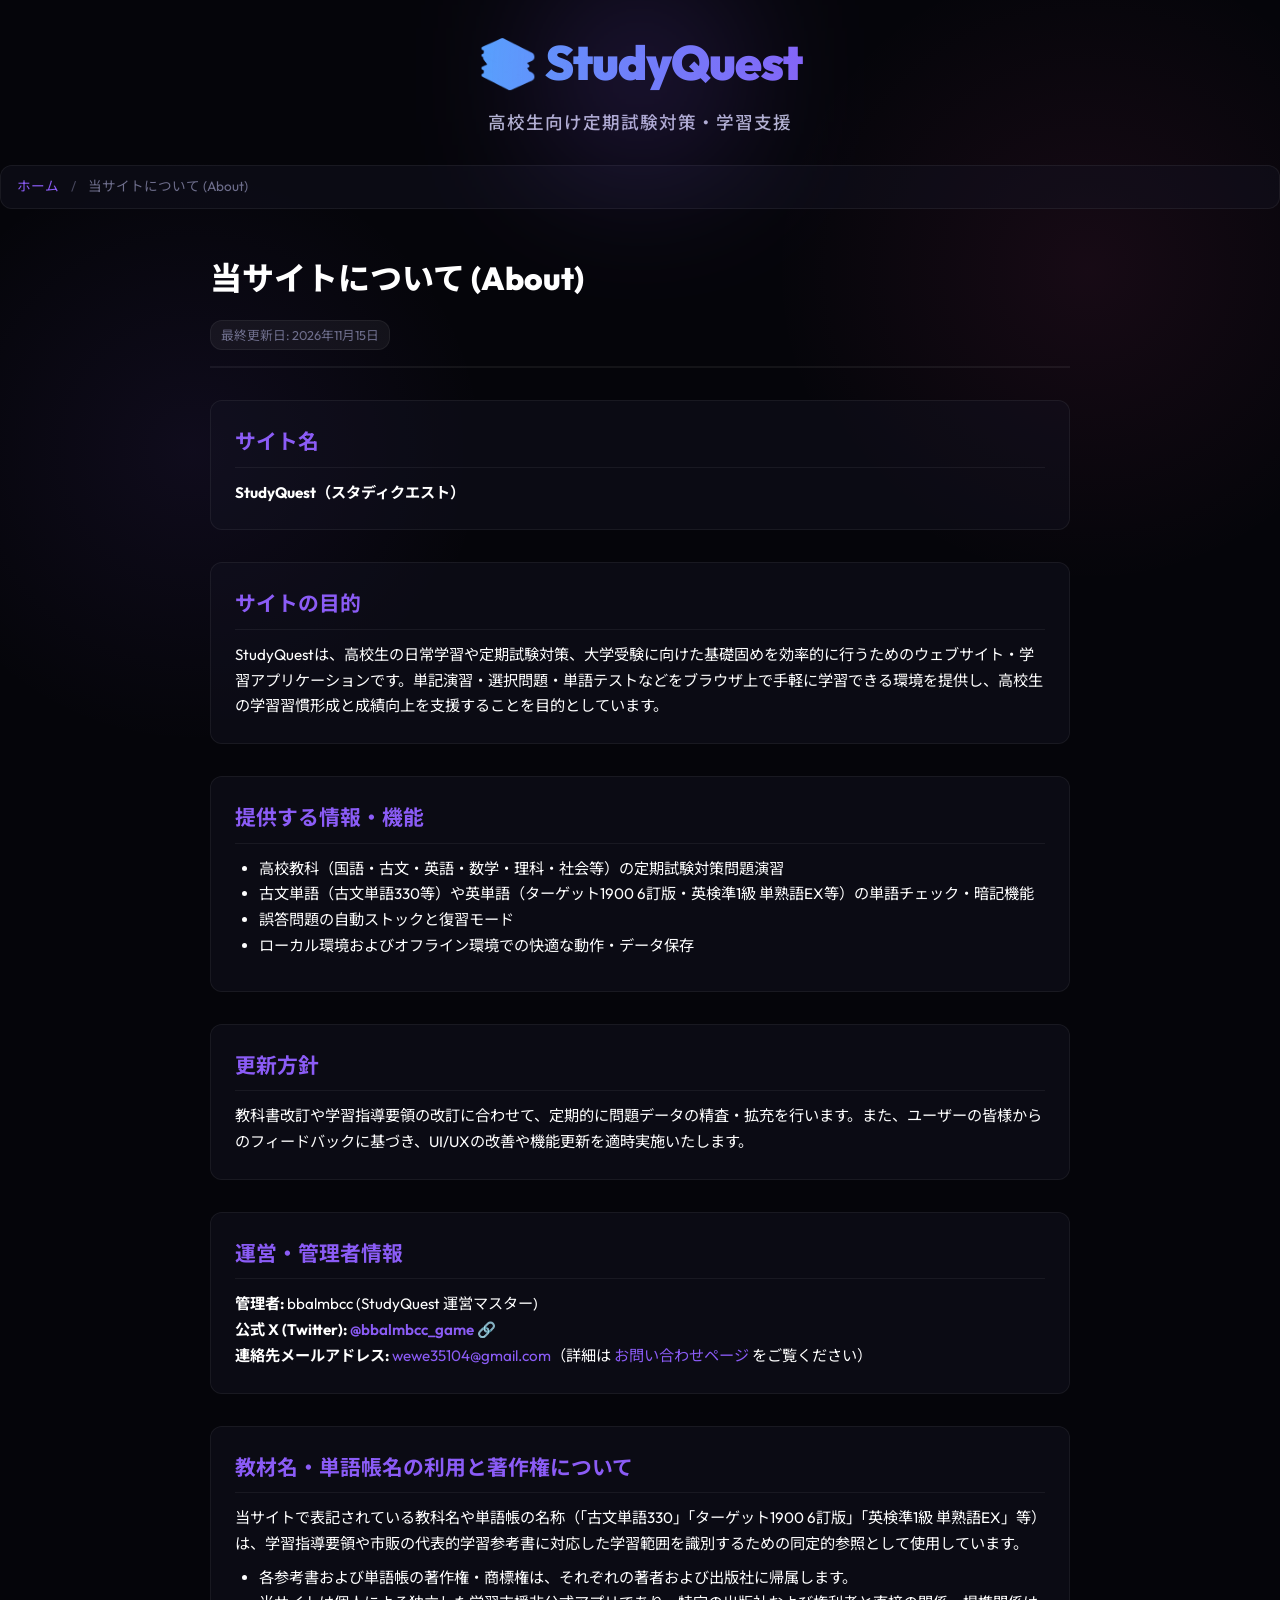
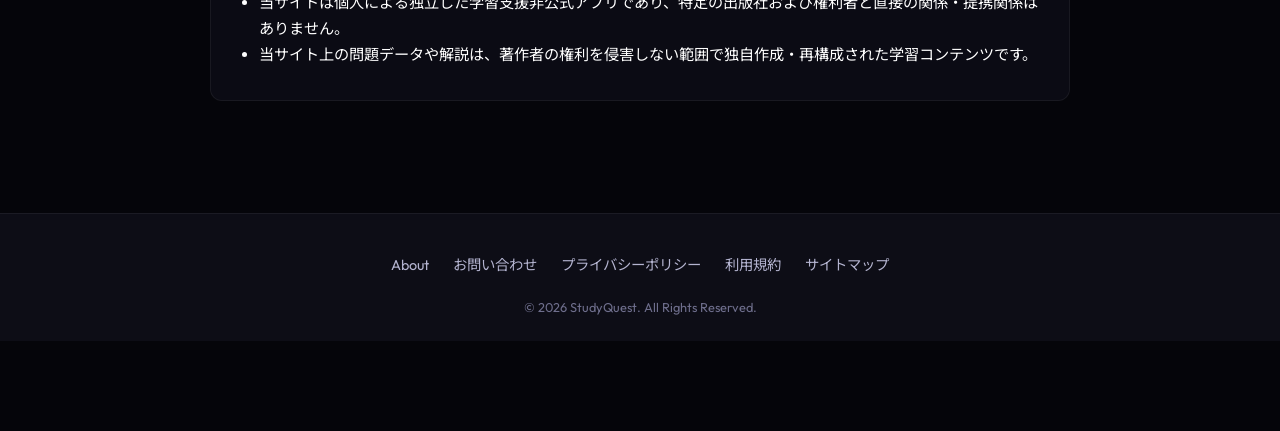
==== commit 14f8df2f: "feat: add eiken_pre1_ex UI config and remove bricks1/katei" ====
--- a/about/index.html
+++ b/about/index.html
@@ -1,19 +1,19 @@
-<!DOCTYPE html>
+﻿<!DOCTYPE html>
 <html lang="ja" data-theme="dark">
 <head>
 <meta charset="UTF-8">
 <meta name="viewport" content="width=device-width, initial-scale=1.0, viewport-fit=cover">
 <title>当サイトについて (About) | StudyQuest - 高校生向け定期試験対策</title>
 <meta name="description" content="StudyQuest（スタディクエスト）のサイト目的、提供情報、運営方針、管理者情報についてのページです。高校生の自学自習と定期試験対策を支援します。">
-<link rel="canonical" href="https://example.com/about/">
+<link rel="canonical" href="https://studyquestbeta.bbalmbcc.workers.dev/about/">
 <meta name="robots" content="index, follow">
 
 <!-- Open Graph / OGP -->
 <meta property="og:type" content="website">
 <meta property="og:title" content="当サイトについて (About) | StudyQuest">
 <meta property="og:description" content="StudyQuestのサイト目的、提供情報、運営方針、管理者情報についてのページです。">
-<meta property="og:url" content="https://example.com/about/">
-<meta property="og:image" content="https://example.com/images/og-image.png">
+<meta property="og:url" content="https://studyquestbeta.bbalmbcc.workers.dev/about/">
+<meta property="og:image" content="https://studyquestbeta.bbalmbcc.workers.dev/images/og-image.png">
 <meta property="og:site_name" content="StudyQuest">
 <meta property="og:locale" content="ja_JP">
 
@@ -21,7 +21,7 @@
 <meta name="twitter:card" content="summary_large_image">
 <meta name="twitter:title" content="当サイトについて (About) | StudyQuest">
 <meta name="twitter:description" content="StudyQuestのサイト目的、提供情報、運営方針、管理者情報についてご紹介します。">
-<meta name="twitter:image" content="https://example.com/images/og-image.png">
+<meta name="twitter:image" content="https://studyquestbeta.bbalmbcc.workers.dev/images/og-image.png">
 
 <!-- Favicon & Manifest -->
 <link rel="icon" href="../favicon.ico">
@@ -36,34 +36,34 @@
   "@graph": [
     {
       "@type": "WebSite",
-      "@id": "https://example.com/#website",
-      "url": "https://example.com/",
+      "@id": "https://studyquestbeta.bbalmbcc.workers.dev/#website",
+      "url": "https://studyquestbeta.bbalmbcc.workers.dev/",
       "name": "StudyQuest",
       "description": "高校生向け定期試験対策問題・単語学習アプリ",
       "inLanguage": "ja"
     },
     {
       "@type": "Organization",
-      "@id": "https://example.com/#organization",
+      "@id": "https://studyquestbeta.bbalmbcc.workers.dev/#organization",
       "name": "StudyQuest 運営チーム",
-      "url": "https://example.com/",
-      "logo": "https://example.com/apple-touch-icon.png"
+      "url": "https://studyquestbeta.bbalmbcc.workers.dev/",
+      "logo": "https://studyquestbeta.bbalmbcc.workers.dev/apple-touch-icon.png"
     },
     {
       "@type": "BreadcrumbList",
-      "@id": "https://example.com/about/#breadcrumb",
+      "@id": "https://studyquestbeta.bbalmbcc.workers.dev/about/#breadcrumb",
       "itemListElement": [
         {
           "@type": "ListItem",
           "position": 1,
           "name": "ホーム",
-          "item": "https://example.com/"
+          "item": "https://studyquestbeta.bbalmbcc.workers.dev/"
         },
         {
           "@type": "ListItem",
           "position": 2,
           "name": "当サイトについて",
-          "item": "https://example.com/about/"
+          "item": "https://studyquestbeta.bbalmbcc.workers.dev/about/"
         }
       ]
     }
@@ -92,7 +92,7 @@
   <main class="static-page-container static-content">
     <header class="static-header">
       <h1>当サイトについて (About)</h1>
-      <div class="last-updated-badge">最終更新日: <time datetime="2026-07-24">2026年7月24日</time></div>
+      <div class="last-updated-badge">最終更新日: <time datetime="2026-11-15">2026年11月15日</time></div>
     </header>
 
     <section>
@@ -109,7 +109,7 @@
       <h2>提供する情報・機能</h2>
       <ul>
         <li>高校教科（国語・古文・英語・数学・理科・社会等）の定期試験対策問題演習</li>
-        <li>古文単語（古文単語330等）や英単語（Bricks等）の単語チェック・暗記機能</li>
+        <li>古文単語（古文単語330等）や英単語（ターゲット1900 6訂版・英検準1級 単熟語EX等）の単語チェック・暗記機能</li>
         <li>誤答問題の自動ストックと復習モード</li>
         <li>ローカル環境およびオフライン環境での快適な動作・データ保存</li>
       </ul>
@@ -129,7 +129,7 @@
 
     <section>
       <h2>教材名・単語帳名の利用と著作権について</h2>
-      <p>当サイトで表記されている教科名や単語帳の名称（「古文単語330」「Bricks 1」等）は、学習指導要領や市販の代表的学習参考書に対応した学習範囲を識別するための同定的参照として使用しています。</p>
+      <p>当サイトで表記されている教科名や単語帳の名称（「古文単語330」「ターゲット1900 6訂版」「英検準1級 単熟語EX」等）は、学習指導要領や市販の代表的学習参考書に対応した学習範囲を識別するための同定的参照として使用しています。</p>
       <ul>
         <li>各参考書および単語帳の著作権・商標権は、それぞれの著者および出版社に帰属します。</li>
         <li>当サイトは個人による独立した学習支援非公式アプリであり、特定の出版社および権利者と直接の関係・提携関係はありません。</li>
--- a/style.css
+++ b/style.css
@@ -710,4 +710,173 @@
   background: rgba(139, 92, 246, 0.25);
   transform: scale(1.15); border-color: rgba(139, 92, 246, 0.5);
   box-shadow: 0 4px 12px rgba(139, 92, 246, 0.3);
-}
+}/* --- クイックスタート モーダル --- */
+.quick-start-mode:hover {
+  border-color: var(--primary);
+  background: var(--surface);
+  transform: translateY(-2px);
+}
+.quick-start-subject-btn {
+  border: 1px solid var(--border);
+  transition: all 0.2s cubic-bezier(0.4, 0, 0.2, 1);
+  background: var(--surface);
+}
+.quick-start-subject-btn:hover {
+  border-color: var(--subject-color);
+  background: var(--bg);
+  transform: translateY(-3px);
+  box-shadow: 0 4px 12px rgba(0,0,0,0.1);
+}
+
+/* --- 問題生成 全問確認モーダル --- */
+.gen-review-stats {
+  padding: 12px;
+  background: rgba(16, 185, 129, 0.1);
+  border: 1px solid rgba(16, 185, 129, 0.2);
+  border-radius: 8px;
+  color: var(--correct);
+  text-align: center;
+}
+.btn-delete-question {
+  background: none;
+  border: none;
+  color: var(--danger);
+  font-size: 1.2rem;
+  cursor: pointer;
+  padding: 4px;
+  border-radius: 4px;
+  line-height: 1;
+}
+.btn-delete-question:hover {
+  background: rgba(239, 68, 68, 0.1);
+}
+
+/* === BREADCRUMB === */
+.breadcrumb {
+  display: flex;
+  flex-wrap: wrap;
+  align-items: center;
+  gap: 8px;
+  font-size: 0.85rem;
+  color: var(--text-muted);
+  margin-top: 12px;
+  margin-bottom: 24px;
+  padding: 10px 16px;
+  background: var(--bg-card);
+  border: 1px solid var(--border);
+  border-radius: var(--radius-sm);
+  list-style: none !important;
+  padding-left: 16px !important;
+  clear: both;
+}
+.breadcrumb li {
+  display: inline-flex;
+  align-items: center;
+  list-style: none !important;
+  margin: 0;
+  padding: 0;
+}
+.breadcrumb a {
+  color: var(--accent);
+  text-decoration: none;
+  transition: color 0.2s;
+}
+.breadcrumb a:hover {
+  text-decoration: underline;
+}
+.breadcrumb-separator {
+  color: var(--text-muted);
+  opacity: 0.6;
+  margin: 0 4px;
+}
+
+/* === SITE FOOTER === */
+.site-footer {
+  margin-top: 60px;
+  padding: 40px 20px 24px;
+  border-top: 1px solid var(--border);
+  background: var(--bg-secondary);
+  color: var(--text-secondary);
+  font-size: 0.9rem;
+}
+.site-footer-inner {
+  max-width: 1000px;
+  margin: 0 auto;
+  display: flex;
+  flex-direction: column;
+  align-items: center;
+  gap: 20px;
+  text-align: center;
+}
+.site-footer-nav {
+  display: flex;
+  flex-wrap: wrap;
+  justify-content: center;
+  gap: 16px 24px;
+}
+.site-footer-nav a {
+  color: var(--text-secondary);
+  text-decoration: none;
+  transition: color 0.2s;
+}
+.site-footer-nav a:hover {
+  color: var(--accent);
+}
+.site-footer-copyright {
+  font-size: 0.8rem;
+  color: var(--text-muted);
+}
+.last-updated-badge {
+  font-size: 0.8rem;
+  color: var(--text-muted);
+  background: rgba(255,255,255,0.05);
+  padding: 4px 10px;
+  border-radius: 12px;
+  border: 1px solid var(--border);
+  display: inline-block;
+  margin-top: 8px;
+}
+
+/* === STATIC PAGES CONTENT === */
+.static-page-container {
+  max-width: 900px;
+  margin: 0 auto;
+  padding: 20px;
+}
+.static-header {
+  margin-bottom: 32px;
+  padding-bottom: 16px;
+  border-bottom: 2px solid var(--border);
+}
+.static-header h1 {
+  font-size: 2rem;
+  font-weight: 800;
+  color: var(--text-primary);
+  margin-bottom: 8px;
+}
+.static-content section {
+  margin-bottom: 32px;
+  background: var(--bg-card);
+  padding: 24px;
+  border-radius: var(--radius-sm);
+  border: 1px solid var(--border);
+}
+.static-content h2 {
+  font-size: 1.3rem;
+  font-weight: 700;
+  margin-bottom: 12px;
+  color: var(--accent);
+  border-bottom: 1px solid var(--border);
+  padding-bottom: 8px;
+}
+.static-content p, .static-content li {
+  line-height: 1.7;
+  color: var(--text-primary);
+  font-size: 0.95rem;
+}
+.static-content ul, .static-content ol {
+  padding-left: 24px;
+  margin-top: 8px;
+  margin-bottom: 8px;
+}
+
